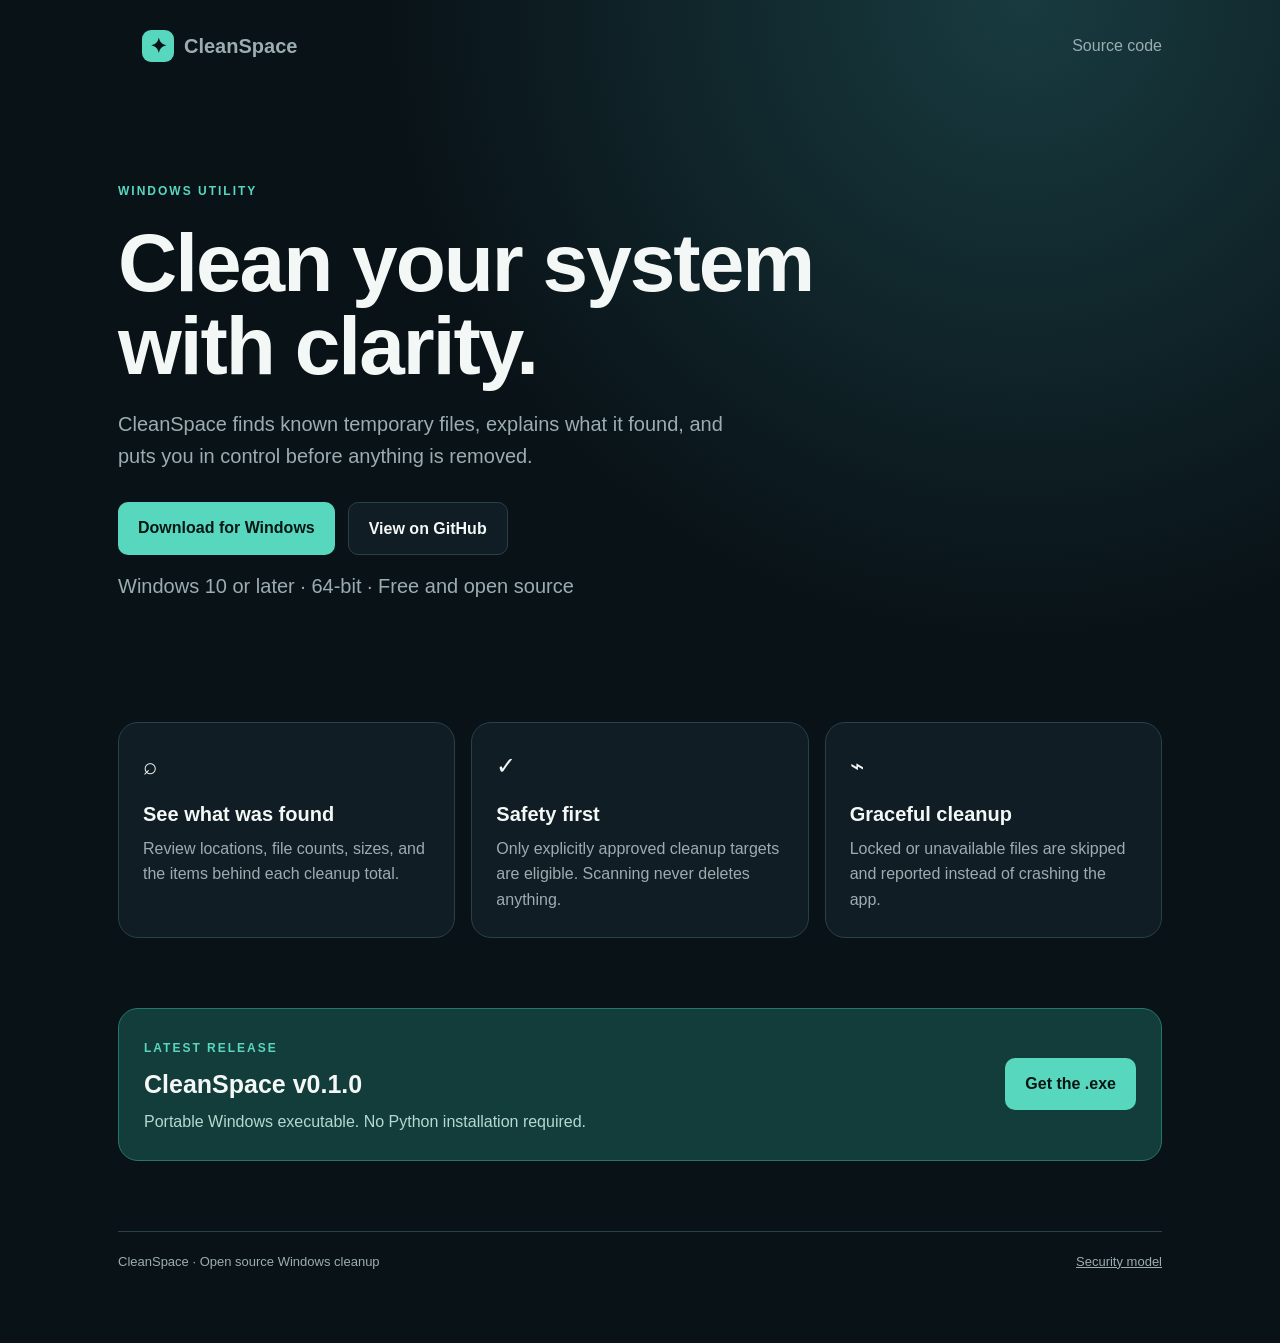
==== index.html @ d6cfc472 "Initial CleanSpace Windows cleanup utility" ====
<!doctype html>
<html lang="en">
<head>
  <meta charset="utf-8">
  <meta name="viewport" content="width=device-width, initial-scale=1">
  <meta name="description" content="CleanSpace is a transparent Windows cleanup utility.">
  <title>CleanSpace | Windows cleanup, clearly.</title>
  <style>
    :root{--bg:#091217;--panel:#111d24;--panel-soft:#16272e;--text:#f3f7f5;--muted:#9badb0;--mint:#58d7bf;--mint-dark:#133d3a;--line:#294049;--coral:#f28d86;--radius:20px}
    *{box-sizing:border-box}body{margin:0;background:radial-gradient(circle at 80% 0,#183b40 0,transparent 38%),var(--bg);color:var(--text);font:16px/1.6 Arial,sans-serif}.shell{max-width:1100px;margin:auto;padding:30px 28px 70px}.nav{display:flex;justify-content:space-between;align-items:center}.brand{display:flex;align-items:center;gap:10px;color:var(--text);font-size:20px;font-weight:700}.mark{display:grid;place-items:center;width:32px;height:32px;border-radius:9px;background:var(--mint);color:var(--bg)}.nav a{color:var(--muted);text-decoration:none;margin-left:24px}.hero{padding:115px 0 100px;max-width:780px}.eyebrow{color:var(--mint);font-size:12px;font-weight:700;letter-spacing:2px;text-transform:uppercase}.hero h1{font-size:clamp(44px,8vw,82px);line-height:1.02;letter-spacing:-2px;margin:18px 0}.hero p{color:var(--muted);font-size:20px;max-width:620px}.actions{display:flex;gap:13px;flex-wrap:wrap;margin-top:30px}.button{display:inline-block;padding:13px 20px;border-radius:10px;text-decoration:none;font-weight:700}.button.primary{background:var(--mint);color:#071714}.button.secondary{border:1px solid var(--line);color:var(--text);background:var(--panel)}.note{color:var(--muted);font-size:13px;margin-top:15px}.features{display:grid;grid-template-columns:repeat(3,1fr);gap:16px}.feature{background:var(--panel);border:1px solid var(--line);border-radius:var(--radius);padding:24px}.feature h2{font-size:20px;margin:12px 0 6px}.feature p{color:var(--muted);margin:0}.icon{font-size:24px}.release{display:flex;justify-content:space-between;align-items:center;gap:25px;background:var(--mint-dark);border:1px solid #27766e;border-radius:var(--radius);padding:25px;margin-top:70px}.release h2{margin:5px 0;font-size:25px}.release p{color:#b7d8d2;margin:0}.footer{display:flex;justify-content:space-between;gap:20px;margin-top:70px;padding-top:20px;border-top:1px solid var(--line);color:var(--muted);font-size:13px}.footer a{color:var(--muted)}@media(max-width:700px){.shell{padding:22px 18px}.hero{padding:80px 0 70px}.features{grid-template-columns:1fr}.release{align-items:flex-start;flex-direction:column}.footer{flex-direction:column}}
  </style>
</head>
<body>
  <div class="shell">
    <header class="nav">
      <a class="brand" href="./"><span class="mark">✦</span> CleanSpace</a>
      <nav><a href="https://github.com/YOUR_USERNAME/clean-space" target="_blank" rel="noreferrer">Source code</a></nav>
    </header>
    <main>
      <section class="hero">
        <span class="eyebrow">Windows utility</span>
        <h1>Clean your system with clarity.</h1>
        <p>CleanSpace finds known temporary files, explains what it found, and puts you in control before anything is removed.</p>
        <div class="actions"><a class="button primary" href="https://github.com/YOUR_USERNAME/clean-space/releases/latest/download/CleanSpace.exe">Download for Windows</a><a class="button secondary" href="https://github.com/YOUR_USERNAME/clean-space" target="_blank" rel="noreferrer">View on GitHub</a></div>
        <p class="note">Windows 10 or later · 64-bit · Free and open source</p>
      </section>
      <section class="features" aria-label="CleanSpace features">
        <article class="feature"><span class="icon">⌕</span><h2>See what was found</h2><p>Review locations, file counts, sizes, and the items behind each cleanup total.</p></article>
        <article class="feature"><span class="icon">✓</span><h2>Safety first</h2><p>Only explicitly approved cleanup targets are eligible. Scanning never deletes anything.</p></article>
        <article class="feature"><span class="icon">⌁</span><h2>Graceful cleanup</h2><p>Locked or unavailable files are skipped and reported instead of crashing the app.</p></article>
      </section>
      <section class="release"><div><span class="eyebrow">Latest release</span><h2>CleanSpace v0.1.0</h2><p>Portable Windows executable. No Python installation required.</p></div><a class="button primary" href="https://github.com/YOUR_USERNAME/clean-space/releases/latest/download/CleanSpace.exe">Get the .exe</a></section>
    </main>
    <footer class="footer"><span>CleanSpace · Open source Windows cleanup</span><a href="https://github.com/YOUR_USERNAME/clean-space/blob/main/docs/security.md" target="_blank" rel="noreferrer">Security model</a></footer>
  </div>
</body>
</html>
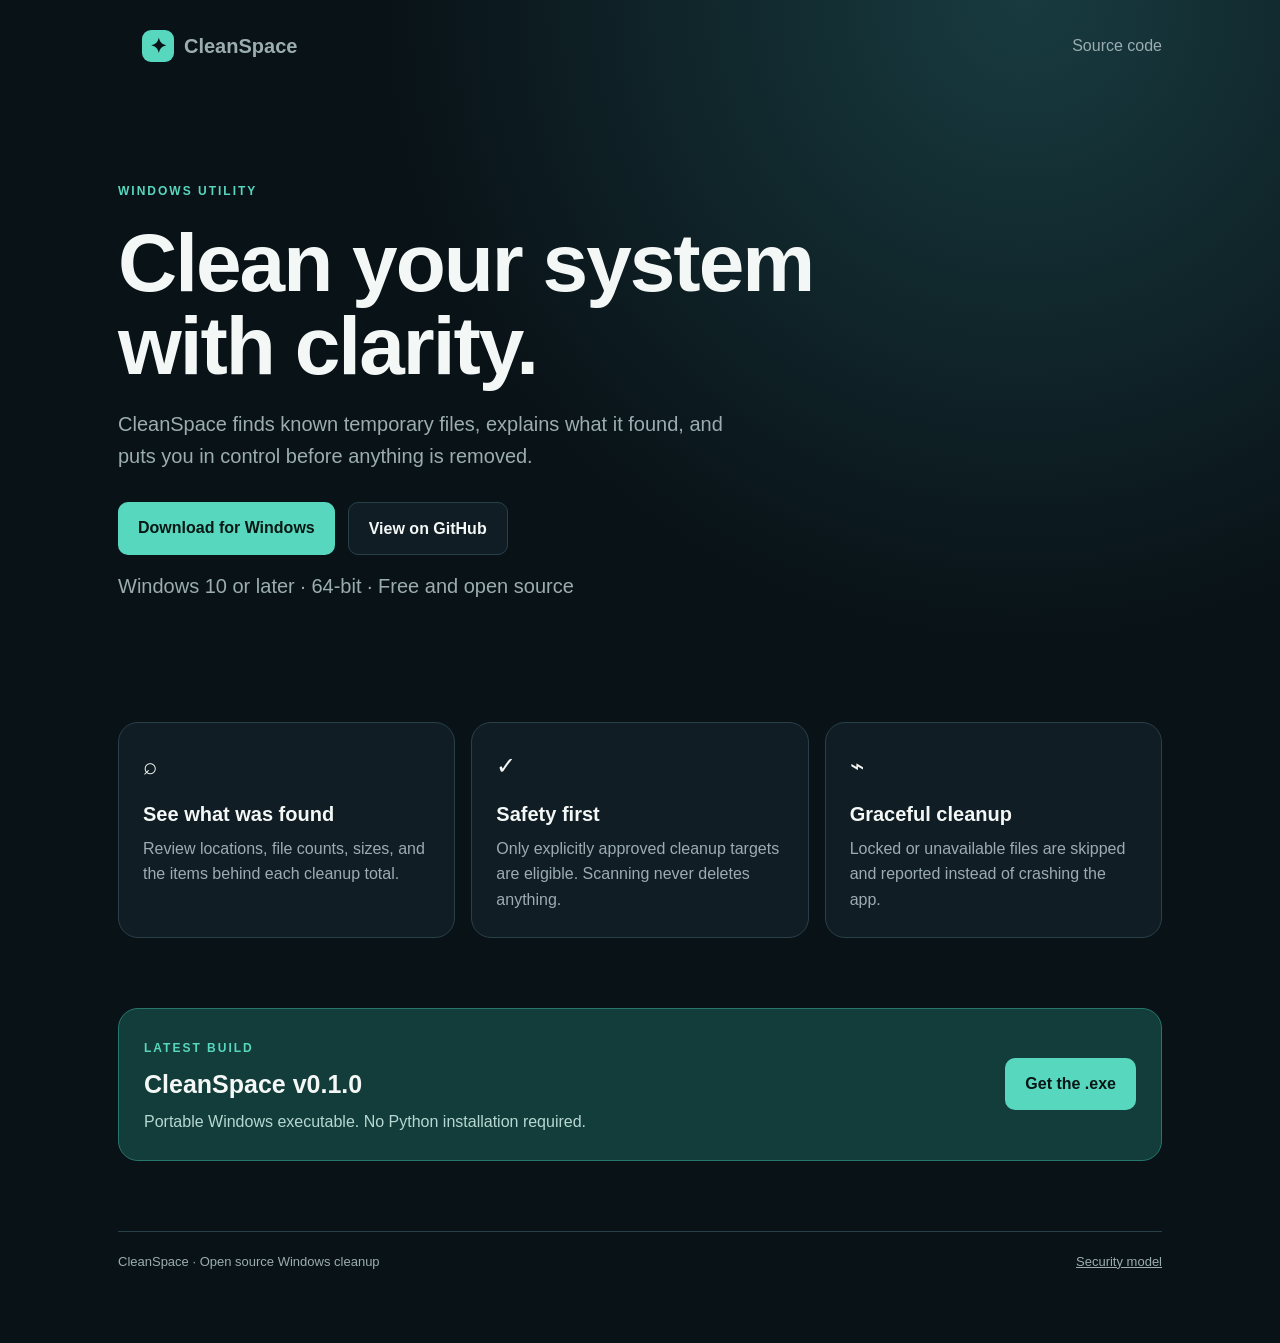
==== commit 75107a0b: "Fix GitHub Pages download link" ====
--- a/index.html
+++ b/index.html
@@ -14,14 +14,14 @@
   <div class="shell">
     <header class="nav">
       <a class="brand" href="./"><span class="mark">✦</span> CleanSpace</a>
-      <nav><a href="https://github.com/YOUR_USERNAME/clean-space" target="_blank" rel="noreferrer">Source code</a></nav>
+      <nav><a href="https://github.com/kumarAbhay0201/cleanSpace" target="_blank" rel="noreferrer">Source code</a></nav>
     </header>
     <main>
       <section class="hero">
         <span class="eyebrow">Windows utility</span>
         <h1>Clean your system with clarity.</h1>
         <p>CleanSpace finds known temporary files, explains what it found, and puts you in control before anything is removed.</p>
-        <div class="actions"><a class="button primary" href="https://github.com/YOUR_USERNAME/clean-space/releases/latest/download/CleanSpace.exe">Download for Windows</a><a class="button secondary" href="https://github.com/YOUR_USERNAME/clean-space" target="_blank" rel="noreferrer">View on GitHub</a></div>
+        <div class="actions"><a class="button primary" href="https://github.com/kumarAbhay0201/cleanSpace/raw/refs/heads/main/dist/CleanSpace.exe">Download for Windows</a><a class="button secondary" href="https://github.com/kumarAbhay0201/cleanSpace" target="_blank" rel="noreferrer">View on GitHub</a></div>
         <p class="note">Windows 10 or later · 64-bit · Free and open source</p>
       </section>
       <section class="features" aria-label="CleanSpace features">
@@ -29,9 +29,9 @@
         <article class="feature"><span class="icon">✓</span><h2>Safety first</h2><p>Only explicitly approved cleanup targets are eligible. Scanning never deletes anything.</p></article>
         <article class="feature"><span class="icon">⌁</span><h2>Graceful cleanup</h2><p>Locked or unavailable files are skipped and reported instead of crashing the app.</p></article>
       </section>
-      <section class="release"><div><span class="eyebrow">Latest release</span><h2>CleanSpace v0.1.0</h2><p>Portable Windows executable. No Python installation required.</p></div><a class="button primary" href="https://github.com/YOUR_USERNAME/clean-space/releases/latest/download/CleanSpace.exe">Get the .exe</a></section>
+      <section class="release"><div><span class="eyebrow">Latest build</span><h2>CleanSpace v0.1.0</h2><p>Portable Windows executable. No Python installation required.</p></div><a class="button primary" href="https://github.com/kumarAbhay0201/cleanSpace/raw/refs/heads/main/dist/CleanSpace.exe">Get the .exe</a></section>
     </main>
-    <footer class="footer"><span>CleanSpace · Open source Windows cleanup</span><a href="https://github.com/YOUR_USERNAME/clean-space/blob/main/docs/security.md" target="_blank" rel="noreferrer">Security model</a></footer>
+    <footer class="footer"><span>CleanSpace · Open source Windows cleanup</span><a href="https://github.com/kumarAbhay0201/cleanSpace/blob/main/docs/security.md" target="_blank" rel="noreferrer">Security model</a></footer>
   </div>
 </body>
 </html>
